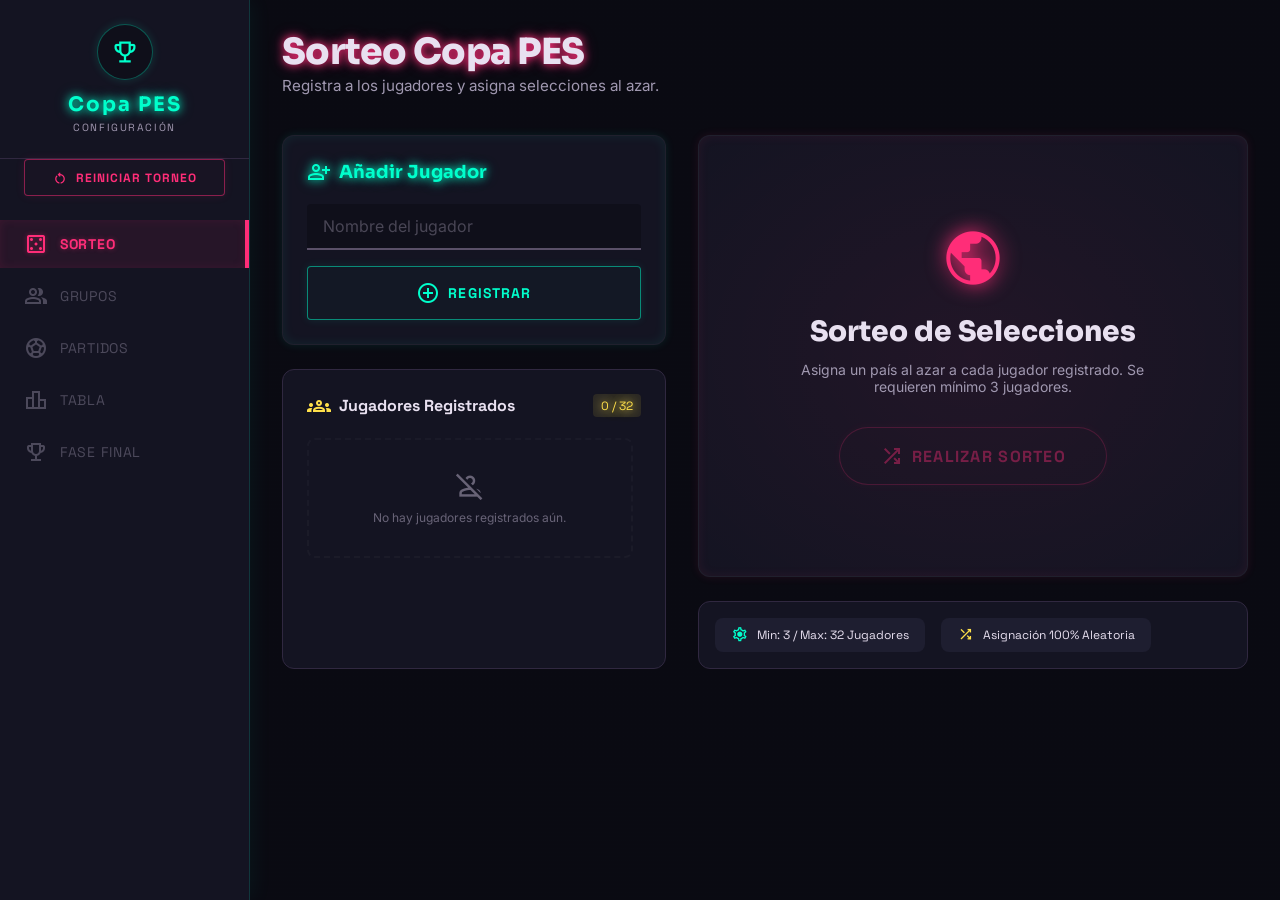
==== fase-de-grupos.html @ ea128502 "Comienzo de Copa Pes" ====
<!DOCTYPE html>
<html class="dark" lang="es">
<head>
    <meta charset="utf-8">
    <meta content="width=device-width, initial-scale=1.0" name="viewport">
    <title>Copa PES - Fase de Grupos</title>
    <!-- Google Fonts & Material Symbols -->
    <link href="https://fonts.googleapis.com/css2?family=Sora:wght@400;600;700;800&family=Inter:wght@400;500;600&family=Space+Grotesk:wght@400;500;700&display=swap" rel="stylesheet">
    <link href="https://fonts.googleapis.com/css2?family=Material+Symbols+Outlined:wght,FILL@100..700,0..1&display=swap" rel="stylesheet">
    <!-- Custom Pure CSS -->
    <link rel="stylesheet" href="css/style.css">
</head>
<body>
    <!-- TopNavBar (Mobile Only) -->
    <nav class="mobile-header">
        <div class="neon-text-primary" style="font-family: var(--font-headline); font-weight: 900; font-size: 1.5rem; font-style: italic; letter-spacing: -0.05em;">Copa PES</div>
        <div>
            <button onclick="resetTournament()" class="btn btn-xs btn-primary">
                <span class="material-symbols-outlined" style="font-size: 1.25rem;">restart_alt</span>
            </button>
        </div>
    </nav>
    
    <!-- Mobile Top Nav Links (Scrollable) -->
    <div class="mobile-nav-scroll">
        <a class="mobile-nav-link" href="index.html">Sorteo</a>
        <a class="mobile-nav-link active" href="fase-de-grupos.html">Grupos</a>
        <a class="mobile-nav-link" href="partidos.html">Partidos</a>
        <a class="mobile-nav-link" href="tabla.html">Tabla</a>
        <a class="mobile-nav-link" href="fase-final.html">Fase Final</a>
    </div>

    <div class="app-container">
        <!-- SideNavBar (Desktop Only) -->
        <aside class="desktop-sidebar">
            <div class="sidebar-header">
                <div class="sidebar-logo-icon">
                    <span class="material-symbols-outlined text-secondary" style="font-size: 1.75rem;">emoji_events</span>
                </div>
                <div class="text-center">
                    <h1 class="neon-text-secondary" style="font-size: 1.25rem; letter-spacing: 0.1em;">Copa PES</h1>
                    <p class="font-label uppercase tracking-widest" style="font-size: 0.65rem; color: var(--on-surface-variant); margin-top: 0.25rem;">Fase de Grupos</p>
                </div>
            </div>
            
            <div style="padding: 0 1.5rem;">
                <button onclick="resetTournament()" class="btn btn-primary w-full" style="padding: 0.6rem; font-size: 0.75rem;">
                    <span class="material-symbols-outlined" style="font-size: 1rem;">restart_alt</span>
                    Reiniciar Torneo
                </button>
            </div>
            
            <nav class="sidebar-nav" id="navLinks">
                <a class="sidebar-nav-link" href="index.html">
                    <span class="material-symbols-outlined">casino</span>
                    <span>Sorteo</span>
                </a>
                <a class="sidebar-nav-link active" href="fase-de-grupos.html">
                    <span class="material-symbols-outlined" style="font-variation-settings: 'FILL' 1;">group</span>
                    <span>Grupos</span>
                </a>
                <a class="sidebar-nav-link" href="partidos.html">
                    <span class="material-symbols-outlined">sports_soccer</span>
                    <span>Partidos</span>
                </a>
                <a class="sidebar-nav-link" href="tabla.html">
                    <span class="material-symbols-outlined">leaderboard</span>
                    <span>Tabla</span>
                </a>
                <a class="sidebar-nav-link" href="fase-final.html">
                    <span class="material-symbols-outlined">emoji_events</span>
                    <span>Fase Final</span>
                </a>
            </nav>
        </aside>

        <!-- Main Content Area -->
        <main class="main-content">
            <!-- Page Header -->
            <header class="page-header">
                <div>
                    <h2 class="page-title text-on-surface uppercase tracking-tighter" style="font-size: 2.25rem;">Fase de <span class="neon-text-secondary">Grupos</span></h2>
                    <p class="page-subtitle">El sorteo ha concluido. Conoce los grupos asignados y prepárate para los partidos.</p>
                </div>
                <div class="status-pill active" style="align-self: flex-start;">
                    <div class="indicator-dot"></div>
                    <span id="statusText">Fase Activa</span>
                </div>
            </header>

            <!-- Bento Grid for Groups -->
            <div class="grid-container" id="groupsGrid" style="display: grid; grid-template-columns: repeat(auto-fit, minmax(320px, 1fr)); gap: 1.5rem;">
                <!-- Dynamically generated groups will be injected here -->
            </div>

            <!-- Footer -->
            <footer style="margin-top: auto; padding: 2rem 0; border-top: 1px solid var(--outline-variant); text-align: center;">
                <div class="text-xs font-label text-tertiary">
                    © 2026 NEON TOKYO SPORTS SYSTEM
                </div>
            </footer>
        </main>
    </div>

    <script src="js/app.js"></script>
    <script>
        document.addEventListener('DOMContentLoaded', () => {
            checkPhaseRedirect();
            renderGroups();
        });

        function renderGroups() {
            const state = loadState();
            const grid = document.getElementById('groupsGrid');
            grid.innerHTML = '';

            if (!state.groups || state.groups.length === 0) {
                grid.innerHTML = `
                    <div style="grid-column: 1 / -1; height: 250px; display: flex; flex-direction: column; align-items: center; justify-content: center; color: var(--on-surface-variant); opacity: 0.6; border: 2px dashed rgba(255,255,255,0.05); border-radius: 0.75rem; background: var(--surface-container-low);">
                        <span class="material-symbols-outlined" style="font-size: 3rem; margin-bottom: 0.75rem;">grid_off</span>
                        <p style="font-size: 1.1rem; font-weight: 700; font-family: var(--font-headline);">No se han generado grupos.</p>
                        <p class="text-xs mt-1" style="margin-top: 0.25rem;">Regresa a la pestaña de Sorteo para iniciar el torneo.</p>
                    </div>
                `;
                return;
            }

            // Alternating accents
            const colorAccents = [
                { textClass: 'neon-text-primary', borderClass: 'neon-border-primary', bgGlow: 'rgba(255,45,120,0.04)', icon: 'swords', iconColor: 'rgba(255,45,120,0.3)', headingColor: 'var(--primary)' },
                { textClass: 'neon-text-secondary', borderClass: 'neon-border-secondary', bgGlow: 'rgba(0,255,204,0.04)', icon: 'shield', iconColor: 'rgba(0,255,204,0.3)', headingColor: 'var(--secondary)' },
                { textClass: 'neon-text-tertiary', borderClass: 'neon-border-tertiary', bgGlow: 'rgba(255,224,74,0.04)', icon: 'bolt', iconColor: 'rgba(255,224,74,0.3)', headingColor: 'var(--tertiary)' }
            ];

            state.groups.forEach((group, index) => {
                const accent = colorAccents[index % colorAccents.length];
                
                const playedCount = group.matches.filter(m => m.played).length;
                const totalCount = group.matches.length;
                const progressText = `Progreso: ${playedCount} / ${totalCount} Partidos`;

                let teamsHTML = '';
                group.teams.forEach(t => {
                    teamsHTML += `
                        <div style="display: flex; align-items: center; justify-content: space-between; padding: 0.75rem 1rem; background-color: rgba(30, 30, 48, 0.4); border-radius: 0.5rem; border: 1px solid rgba(255,255,255,0.02); transition: all 0.25s ease;" onmouseover="this.style.backgroundColor='rgba(30,30,48,0.7)'" onmouseout="this.style.backgroundColor='rgba(30,30,48,0.4)'">
                            <div style="display: flex; align-items: center; gap: 0.75rem;">
                                <img src="https://flagcdn.com/w40/${t.code}.png" class="flag-img" style="width: 1.5rem; height: 1rem; border: 1px solid rgba(255,255,255,0.08);">
                                <div style="display: flex; flex-direction: column;">
                                    <span style="font-family: var(--font-headline); font-weight: 700; color: var(--on-surface); font-size: 0.9rem;">${t.name}</span>
                                    <span class="font-label" style="font-size: 0.6rem; color: var(--on-surface-variant); letter-spacing: 0.05em; text-transform: uppercase; margin-top: -0.1rem;">Selección</span>
                                </div>
                            </div>
                            <div style="display: flex; align-items: center;">
                                <div style="text-align: right;">
                                    <span class="font-headline font-bold text-xs" style="color: ${accent.headingColor}; text-shadow: 0 0 5px ${accent.headingColor}50;">${t.playerName}</span>
                                    <span class="block font-label" style="font-size: 0.55rem; color: var(--on-surface-variant); text-transform: uppercase; letter-spacing: 0.1em; margin-top: -0.1rem;">Jugador</span>
                                </div>
                            </div>
                        </div>
                    `;
                });

                const groupCard = document.createElement('article');
                groupCard.className = `card low ${accent.borderClass}`;
                groupCard.style.padding = '0'; // Custom card styling override for header grid look
                groupCard.innerHTML = `
                    <!-- Card Header -->
                    <div style="padding: 1.5rem; border-bottom: 1px solid rgba(255,255,255,0.05); display: flex; justify-content: space-between; align-items: center; background: linear-gradient(to right, ${accent.bgGlow}, transparent);">
                        <div>
                            <h3 class="font-headline ${accent.textClass}" style="font-size: 1.75rem; font-weight: 900; letter-spacing: 0.05em; text-transform: uppercase;">${group.name}</h3>
                            <p class="font-label uppercase text-on-surface-variant tracking-wider" style="font-size: 0.65rem; margin-top: 0.2rem;">${progressText}</p>
                        </div>
                        <span class="material-symbols-outlined text-4xl" style="color: ${accent.iconColor}; font-size: 2.25rem;">${accent.icon}</span>
                    </div>

                    <!-- Team Rows -->
                    <div style="padding: 1.5rem; display: flex; flex-direction: column; gap: 0.75rem; position: relative; z-index: 10;">
                        ${teamsHTML}
                    </div>
                `;

                grid.appendChild(groupCard);
            });
        }
    </script>
</body>
</html>
---- css/style.css ----
/* Copa PES - Unified Style Sheet */
/* Cyberpunk / Neon Theme - Pure CSS */

@import url('https://fonts.googleapis.com/css2?family=Sora:wght@400;600;700;800&family=Inter:wght@400;500;600&family=Space+Grotesk:wght@400;500;700&display=swap');
@import url('https://fonts.googleapis.com/css2?family=Material+Symbols+Outlined:wght,FILL@100..700,0..1&display=swap');

:root {
  --background: #0a0a12;
  --surface: #0f0f1a;
  --surface-container: #141422;
  --surface-container-high: #1e1e30;
  --surface-container-low: #111118;
  --surface-container-lowest: #0a0a12;
  --surface-dim: #0f0f1a;
  --surface-variant: #1e1e30;
  --surface-bright: #1a1a2e;
  
  --primary: #ff2d78;        /* Magenta Neon */
  --primary-container: #b3004e;
  --secondary: #00ffcc;      /* Cyan Neon */
  --secondary-container: #004d3d;
  --tertiary: #ffe04a;       /* Amarillo Neon */
  
  --outline: #5a5068;
  --outline-variant: #302840;
  
  --on-background: #e8e0f0;
  --on-surface: #e8e0f0;
  --on-surface-variant: #a098b0;
  --error: #ff4444;
  --error-bg: #3d0f0f;
  
  --font-headline: 'Sora', sans-serif;
  --font-body: 'Inter', sans-serif;
  --font-label: 'Space Grotesk', sans-serif;

  --sidebar-width: 250px;
}

/* Base resets */
* {
  box-sizing: border-box;
  margin: 0;
  padding: 0;
}

body {
  background-color: var(--background);
  color: var(--on-background);
  font-family: var(--font-body);
  min-height: 100vh;
  display: flex;
  flex-direction: column;
  overflow-x: hidden;
  position: relative;
  -webkit-font-smoothing: antialiased;
  background-image: 
    linear-gradient(rgba(10, 10, 18, 0.96), rgba(10, 10, 18, 0.96)),
    repeating-linear-gradient(0deg, transparent, transparent 2px, rgba(0, 255, 204, 0.02) 2px, rgba(0, 255, 204, 0.02) 4px);
  background-size: 100% 100%, 100% 4px;
}

/* Typography helper classes */
h1, h2, h3, h4, h5, h6 {
  font-family: var(--font-headline);
  font-weight: 700;
}

.font-label {
  font-family: var(--font-label);
}

.uppercase {
  text-transform: uppercase;
}

.tracking-widest {
  letter-spacing: 0.15em;
}

.tracking-wider {
  letter-spacing: 0.08em;
}

/* Neon Glows */
.neon-text-primary {
  color: var(--primary);
  text-shadow: 0 0 8px var(--primary), 0 0 15px rgba(255, 45, 120, 0.4);
}

.neon-text-secondary {
  color: var(--secondary);
  text-shadow: 0 0 8px var(--secondary), 0 0 15px rgba(0, 255, 204, 0.4);
}

.neon-text-tertiary {
  color: var(--tertiary);
  text-shadow: 0 0 8px var(--tertiary), 0 0 15px rgba(255, 224, 74, 0.4);
}

.neon-border-primary {
  border: 1px solid rgba(255, 45, 120, 0.4);
  box-shadow: inset 0 0 12px rgba(255, 45, 120, 0.08), 0 0 10px rgba(255, 45, 120, 0.1);
}

.neon-border-secondary {
  border: 1px solid rgba(0, 255, 204, 0.4);
  box-shadow: inset 0 0 12px rgba(0, 255, 204, 0.08), 0 0 10px rgba(0, 255, 204, 0.1);
}

.neon-border-tertiary {
  border: 1px solid rgba(255, 224, 74, 0.4);
  box-shadow: inset 0 0 12px rgba(255, 224, 74, 0.08), 0 0 10px rgba(255, 224, 74, 0.1);
}

/* Layout structural system */
.app-container {
  display: flex;
  flex: 1;
  width: 100%;
  position: relative;
}

/* Desktop Sidebar */
.desktop-sidebar {
  width: var(--sidebar-width);
  height: 100vh;
  position: fixed;
  left: 0;
  top: 0;
  z-index: 40;
  background-color: var(--surface-container);
  border-right: 1px solid rgba(0, 255, 204, 0.15);
  box-shadow: 4px 0 20px rgba(0, 255, 204, 0.05);
  display: flex;
  flex-direction: column;
}

.sidebar-header {
  padding: 1.5rem;
  border-bottom: 1px solid var(--outline-variant);
  display: flex;
  flex-direction: column;
  align-items: center;
  gap: 0.75rem;
}

.sidebar-logo-icon {
  width: 3.5rem;
  height: 3.5rem;
  border-radius: 50%;
  background-color: var(--surface-dim);
  display: flex;
  align-items: center;
  justify-content: center;
  border: 1px solid rgba(0, 255, 204, 0.3);
  box-shadow: 0 0 10px rgba(0, 255, 204, 0.15);
}

.sidebar-logo-icon.primary {
  border-color: rgba(255, 45, 120, 0.3);
  box-shadow: 0 0 10px rgba(255, 45, 120, 0.15);
}

.sidebar-nav {
  display: flex;
  flex-direction: column;
  gap: 0.25rem;
  padding: 1.5rem 0;
  flex: 1;
  overflow-y: auto;
}

.sidebar-nav-link {
  display: flex;
  align-items: center;
  gap: 0.75rem;
  padding: 0.75rem 1.5rem;
  color: var(--on-surface-variant);
  font-family: var(--font-label);
  font-size: 0.875rem;
  text-transform: uppercase;
  text-decoration: none;
  transition: all 0.25s ease;
  letter-spacing: 0.05em;
}

.sidebar-nav-link:hover {
  background-color: rgba(0, 255, 204, 0.04);
  color: var(--secondary);
  padding-left: 1.75rem;
}

.sidebar-nav-link.active {
  background-color: rgba(0, 255, 204, 0.08);
  color: var(--secondary);
  border-right: 4px solid var(--secondary);
  box-shadow: inset 0 0 10px rgba(0, 255, 204, 0.1);
  font-weight: 700;
  text-shadow: 0 0 5px rgba(0, 255, 204, 0.4);
}

.sidebar-nav-link.active-primary {
  background-color: rgba(255, 45, 120, 0.08);
  color: var(--primary);
  border-right: 4px solid var(--primary);
  box-shadow: inset 0 0 10px rgba(255, 45, 120, 0.1);
  font-weight: 700;
  text-shadow: 0 0 5px rgba(255, 45, 120, 0.4);
}

.sidebar-footer {
  padding: 1.5rem;
  border-top: 1px solid var(--outline-variant);
}

/* Mobile Header / Navigation */
.mobile-header {
  display: none;
  justify-content: space-between;
  align-items: center;
  padding: 1rem 1.5rem;
  background-color: rgba(10, 10, 18, 0.9);
  backdrop-filter: blur(10px);
  border-bottom: 1px solid rgba(255, 45, 120, 0.2);
  box-shadow: 0 0 15px rgba(255, 45, 120, 0.15);
  position: sticky;
  top: 0;
  z-index: 50;
}

.mobile-nav-scroll {
  display: none;
  overflow-x: auto;
  white-space: nowrap;
  background-color: var(--surface-container);
  border-bottom: 1px solid rgba(255, 255, 255, 0.05);
  padding: 0.5rem 1rem;
  gap: 1.5rem;
  position: sticky;
  top: 57px; /* Heights of mobile header */
  z-index: 45;
}

.mobile-nav-link {
  display: inline-block;
  color: var(--on-surface-variant);
  font-family: var(--font-label);
  font-size: 0.75rem;
  text-transform: uppercase;
  text-decoration: none;
  padding: 0.25rem 0.5rem;
  letter-spacing: 0.08em;
  font-weight: 500;
}

.mobile-nav-link.active {
  color: var(--primary);
  border-bottom: 2px solid var(--primary);
  font-weight: 700;
  text-shadow: 0 0 5px rgba(255, 45, 120, 0.5);
}

/* Main Content Area */
.main-content {
  flex: 1;
  margin-left: var(--sidebar-width);
  padding: 2rem;
  overflow-y: auto;
  height: 100vh;
  position: relative;
  z-index: 10;
  display: flex;
  flex-direction: column;
}

.page-header {
  margin-bottom: 2.5rem;
  display: flex;
  justify-content: justify;
  align-items: flex-end;
  justify-content: space-between;
  gap: 1rem;
  flex-wrap: wrap;
}

.page-title {
  font-size: 2.25rem;
  font-weight: 800;
  letter-spacing: -0.02em;
  line-height: 1.1;
  color: var(--on-background);
}

.page-subtitle {
  color: var(--on-surface-variant);
  font-size: 0.95rem;
  margin-top: 0.25rem;
}

/* Custom Scrollbar Styles */
.custom-scrollbar::-webkit-scrollbar,
.main-content::-webkit-scrollbar,
.sidebar-nav::-webkit-scrollbar,
.mobile-nav-scroll::-webkit-scrollbar {
  width: 6px;
  height: 6px;
}

.custom-scrollbar::-webkit-scrollbar-track,
.main-content::-webkit-scrollbar-track,
.sidebar-nav::-webkit-scrollbar-track,
.mobile-nav-scroll::-webkit-scrollbar-track {
  background: rgba(30, 30, 48, 0.3);
  border-radius: 4px;
}

.custom-scrollbar::-webkit-scrollbar-thumb,
.main-content::-webkit-scrollbar-thumb,
.sidebar-nav::-webkit-scrollbar-thumb,
.mobile-nav-scroll::-webkit-scrollbar-thumb {
  background: rgba(90, 80, 104, 0.7);
  border-radius: 4px;
}

.custom-scrollbar::-webkit-scrollbar-thumb:hover,
.main-content::-webkit-scrollbar-thumb:hover,
.sidebar-nav::-webkit-scrollbar-thumb:hover,
.mobile-nav-scroll::-webkit-scrollbar-thumb:hover {
  background: var(--secondary);
}

/* Card components */
.card {
  background-color: var(--surface-container);
  border-radius: 0.75rem;
  padding: 1.5rem;
  border: 1px solid rgba(255, 255, 255, 0.05);
  position: relative;
  overflow: hidden;
  transition: all 0.3s cubic-bezier(0.16, 1, 0.3, 1);
}

.card.low {
  background-color: var(--surface-container-low);
}

.card.high {
  background-color: var(--surface-container-high);
}

.card-title {
  font-size: 1.125rem;
  font-weight: 700;
  margin-bottom: 1.25rem;
  display: flex;
  align-items: center;
  gap: 0.5rem;
}

/* Button Stylings */
.btn {
  display: inline-flex;
  align-items: center;
  justify-content: center;
  gap: 0.5rem;
  font-family: var(--font-label);
  font-size: 0.875rem;
  font-weight: 700;
  text-transform: uppercase;
  letter-spacing: 0.08em;
  padding: 0.875rem 1.75rem;
  border-radius: 0.25rem;
  cursor: pointer;
  transition: all 0.25s ease;
  user-select: none;
  background: transparent;
  border: 1px solid transparent;
  outline: none;
}

.btn:active {
  transform: scale(0.96);
}

.btn-primary {
  border-color: rgba(255, 45, 120, 0.5);
  color: var(--primary);
  background-color: rgba(255, 45, 120, 0.02);
  box-shadow: 0 0 10px rgba(255, 45, 120, 0.1);
}

.btn-primary:hover:not(:disabled) {
  background-color: rgba(255, 45, 120, 0.1);
  box-shadow: 0 0 16px rgba(255, 45, 120, 0.4);
  border-color: var(--primary);
}

.btn-secondary {
  border-color: rgba(0, 255, 204, 0.5);
  color: var(--secondary);
  background-color: rgba(0, 255, 204, 0.02);
  box-shadow: 0 0 10px rgba(0, 255, 204, 0.1);
}

.btn-secondary:hover:not(:disabled) {
  background-color: rgba(0, 255, 204, 0.1);
  box-shadow: 0 0 16px rgba(0, 255, 204, 0.4);
  border-color: var(--secondary);
}

.btn:disabled {
  opacity: 0.4;
  cursor: not-allowed;
}

.btn-pill {
  border-radius: 9999px;
  padding: 1rem 2.5rem;
  font-size: 1rem;
}

.btn-xs {
  padding: 0.4rem 0.8rem;
  font-size: 0.75rem;
}

/* Inputs and Forms */
.form-group {
  display: flex;
  flex-direction: column;
  gap: 0.5rem;
}

.cyber-input {
  width: 100%;
  background-color: var(--surface-dim);
  border: none;
  border-bottom: 2px solid var(--outline);
  color: var(--on-surface);
  font-family: var(--font-body);
  font-size: 1rem;
  padding: 0.75rem 1rem;
  border-radius: 0.25rem 0.25rem 0 0;
  transition: all 0.3s ease;
  outline: none;
}

.cyber-input::placeholder {
  color: rgba(160, 152, 176, 0.4);
}

.cyber-input:focus {
  border-bottom-color: var(--primary);
  box-shadow: 0 4px 12px rgba(255, 45, 120, 0.15);
  background-color: var(--surface-container-high);
}

.cyber-input.neon-text-secondary {
  color: var(--secondary);
}

.input-error {
  color: var(--error);
  font-size: 0.75rem;
  margin-top: 0.25rem;
}

/* Grid systems */
.grid-container {
  display: grid;
  grid-template-columns: 1fr;
  gap: 2rem;
}

@media (min-width: 1200px) {
  .grid-container.cols-12 {
    grid-template-columns: repeat(12, 1fr);
  }
  
  .col-span-5 {
    grid-column: span 5;
  }
  
  .col-span-7 {
    grid-column: span 7;
  }

  .grid-container.cols-3 {
    grid-template-columns: repeat(3, 1fr);
  }
  
  .col-span-2 {
    grid-column: span 2;
  }
}

@media (min-width: 768px) and (max-width: 1199px) {
  .grid-container.cols-3 {
    grid-template-columns: repeat(2, 1fr);
  }
}

/* Table styles */
.table-wrapper {
  overflow-x: auto;
  width: 100%;
}

.data-table {
  width: 100%;
  border-collapse: collapse;
  text-align: left;
  min-width: 800px;
}

.data-table th {
  background-color: var(--surface-container-high);
  border-bottom: 1px solid rgba(255, 255, 255, 0.05);
  padding: 1rem;
  font-family: var(--font-label);
  font-size: 0.75rem;
  text-transform: uppercase;
  letter-spacing: 0.1em;
  color: var(--on-surface-variant);
  font-weight: 700;
}

.data-table td {
  padding: 1rem;
  border-bottom: 1px solid rgba(255, 255, 255, 0.03);
  vertical-align: middle;
}

.data-table tr {
  transition: all 0.2s ease;
}

.data-table tr.table-row-hover:hover {
  background-color: rgba(255, 45, 120, 0.03);
}

.data-table tr.qualifier-row {
  background-color: rgba(0, 255, 204, 0.02);
}

.data-table tr.qualifier-row:hover {
  background-color: rgba(0, 255, 204, 0.04);
}

/* Match layout list */
.match-list {
  display: flex;
  flex-direction: column;
  gap: 0.75rem;
}

.match-item {
  background-color: var(--surface);
  padding: 1rem;
  border-radius: 0.375rem;
  border-left: 2px solid var(--outline);
  display: flex;
  align-items: center;
  justify-content: space-between;
  cursor: pointer;
  transition: all 0.2s ease;
}

.match-item:hover {
  border-left-color: var(--secondary);
  background-color: rgba(30, 30, 48, 0.5);
}

.match-item.selected {
  border-left-color: var(--primary);
  background-color: rgba(255, 45, 120, 0.04);
  box-shadow: 0 0 15px rgba(255, 45, 120, 0.05);
}

.match-teams-info {
  display: flex;
  align-items: center;
  flex: 1;
  gap: 1rem;
}

.match-team-slot {
  display: flex;
  align-items: center;
  width: 40%;
  gap: 0.5rem;
}

.match-team-slot.home {
  justify-content: flex-end;
  text-align: right;
}

.match-team-slot.away {
  justify-content: flex-start;
  text-align: left;
}

.match-team-name {
  font-family: var(--font-headline);
  font-weight: 700;
  font-size: 0.875rem;
  overflow: hidden;
  text-overflow: ellipsis;
  white-space: nowrap;
}

.match-score-badge {
  background-color: var(--surface-dim);
  border: 1px solid rgba(255, 255, 255, 0.05);
  border-radius: 0.25rem;
  padding: 0.25rem 0.75rem;
  font-family: var(--font-headline);
  font-weight: 800;
  font-size: 1rem;
  min-width: 3.5rem;
  text-align: center;
}

.match-score-badge.played {
  color: var(--secondary);
  text-shadow: 0 0 5px rgba(0, 255, 204, 0.5);
}

/* Modals */
.modal-overlay {
  position: fixed;
  inset: 0;
  z-index: 100;
  background-color: rgba(10, 10, 18, 0.85);
  backdrop-filter: blur(8px);
  display: flex;
  align-items: center;
  justify-content: center;
  padding: 1.5rem;
}

.modal-content {
  background: rgba(20, 20, 34, 0.8);
  border: 1px solid rgba(0, 255, 204, 0.3);
  box-shadow: 0 8px 32px 0 rgba(0, 0, 0, 0.6);
  border-radius: 0.75rem;
  padding: 2rem;
  width: 100%;
  max-width: 500px;
  position: relative;
  overflow: hidden;
}

/* Bracket tree layouts styles */
.bracket-scroll-wrapper {
  width: 100%;
  overflow-x: auto;
  position: relative;
  padding: 2rem 0;
  flex: 1;
}

.bracket-container {
  display: flex;
  justify-content: space-between;
  align-items: center;
  width: 100%;
  min-width: 900px;
  position: relative;
  min-height: 520px;
}

.bracket-col {
  display: flex;
  flex-direction: column;
  justify-content: space-around;
  height: 100%;
  width: 250px;
  z-index: 10;
  gap: 2rem;
}

/* Flag style helpers */
.flag-img {
  width: 1.5rem;
  height: 1rem;
  object-fit: cover;
  border-radius: 2px;
  border: 1px solid rgba(255, 255, 255, 0.1);
  box-shadow: 0 1px 3px rgba(0, 0, 0, 0.2);
}

.flag-img-lg {
  width: 2rem;
  height: 1.3rem;
}

/* Status Pill Indicators */
.status-pill {
  display: inline-flex;
  align-items: center;
  gap: 0.375rem;
  background-color: var(--surface-container-high);
  padding: 0.35rem 0.875rem;
  border-radius: 9999px;
  border: 1px solid var(--outline-variant);
  font-family: var(--font-label);
  font-size: 0.75rem;
  text-transform: uppercase;
  letter-spacing: 0.05em;
  font-weight: 700;
}

.status-pill .indicator-dot {
  width: 0.5rem;
  height: 0.5rem;
  border-radius: 50%;
  background-color: var(--outline);
}

.status-pill.active .indicator-dot {
  background-color: var(--secondary);
  box-shadow: 0 0 8px var(--secondary);
  animation: pulse-dot 2s infinite;
}

.status-pill.primary .indicator-dot {
  background-color: var(--primary);
  box-shadow: 0 0 8px var(--primary);
  animation: pulse-dot-primary 2s infinite;
}

@keyframes pulse-dot {
  0% { transform: scale(0.9); opacity: 0.8; }
  50% { transform: scale(1.15); opacity: 1; }
  100% { transform: scale(0.9); opacity: 0.8; }
}

@keyframes pulse-dot-primary {
  0% { transform: scale(0.9); opacity: 0.8; }
  50% { transform: scale(1.15); opacity: 1; }
  100% { transform: scale(0.9); opacity: 0.8; }
}

/* Standings bar charts */
.dg-bar-container {
  display: flex;
  align-items: center;
  justify-content: center;
  gap: 2px;
  width: 100%;
  height: 1rem;
}

.dg-bar-left, .dg-bar-right {
  flex: 1;
  height: 100%;
  display: flex;
  align-items: center;
}

.dg-bar-left {
  justify-content: flex-end;
}

.dg-bar-right {
  justify-content: flex-start;
}

.dg-bar-divider {
  width: 2px;
  height: 100%;
  background-color: var(--outline);
}

.dg-bar-fill-neg {
  height: 6px;
  background-color: var(--primary);
  border-radius: 3px 0 0 3px;
  box-shadow: 0 0 6px var(--primary);
}

.dg-bar-fill-pos {
  height: 6px;
  background-color: var(--secondary);
  border-radius: 0 3px 3px 0;
  box-shadow: 0 0 6px var(--secondary);
}

/* Giant Screen presentation screen (vista-de-partido) */
.giant-screen-body {
  height: 100vh;
  overflow: hidden;
  position: relative;
  display: flex;
  flex-direction: column;
}

.giant-screen-bg {
  position: absolute;
  inset: 0;
  z-index: 0;
  background-size: cover;
  background-position: center;
  opacity: 0.25;
}

.giant-screen-header {
  position: absolute;
  top: 0;
  left: 0;
  width: 100%;
  z-index: 20;
  display: flex;
  justify-content: space-between;
  align-items: center;
  padding: 2rem;
}

.giant-screen-main {
  flex: 1;
  display: flex;
  flex-direction: column;
  justify-content: center;
  align-items: center;
  position: relative;
  z-index: 10;
  width: 100%;
  height: 100%;
  padding: 2rem;
}

.giant-live-badge {
  display: flex;
  align-items: center;
  gap: 0.75rem;
  padding: 0.75rem 2rem;
  border-radius: 9999px;
  background-color: rgba(20, 20, 34, 0.7);
  border: 1px solid rgba(255, 45, 120, 0.4);
  box-shadow: 0 0 25px rgba(255, 45, 120, 0.15);
  margin-bottom: 2rem;
}

.giant-layout-row {
  display: flex;
  width: 100%;
  max-width: 1400px;
  justify-content: space-between;
  align-items: center;
  gap: 4rem;
}

.giant-team-card {
  flex: 1;
  display: flex;
  flex-direction: column;
  align-items: center;
  max-width: 450px;
}

.giant-flag-frame {
  position: relative;
  width: 100%;
  aspect-ratio: 4/3;
  border-radius: 0.75rem;
  overflow: hidden;
  margin-bottom: 1.5rem;
  transition: transform 0.5s ease;
  max-height: 280px;
}

.giant-flag-frame:hover {
  transform: scale(1.03);
}

.giant-flag-frame.primary {
  border: 2px solid rgba(255, 45, 120, 0.3);
  box-shadow: inset 0 0 20px rgba(255, 45, 120, 0.2), 0 0 30px rgba(255, 45, 120, 0.15);
}

.giant-flag-frame.secondary {
  border: 2px solid rgba(0, 255, 204, 0.3);
  box-shadow: inset 0 0 20px rgba(0, 255, 204, 0.2), 0 0 30px rgba(0, 255, 204, 0.15);
}

.giant-flag-img {
  width: 100%;
  height: 100%;
  object-fit: cover;
  opacity: 0.8;
}

.giant-flag-overlay {
  position: absolute;
  inset: 0;
  background: linear-gradient(to top, rgba(10,10,18,0.9) 0%, rgba(10,10,18,0.3) 60%, transparent 100%);
  display: flex;
  align-items: flex-end;
  justify-content: center;
  padding-bottom: 1.5rem;
}

.giant-flag-title {
  font-size: 3rem;
  font-weight: 900;
  letter-spacing: 0.1em;
}

.giant-player-box {
  padding: 1.25rem 2rem;
  border-radius: 0.75rem;
  width: 100%;
  text-align: center;
  position: relative;
}

.giant-player-box.left {
  border-left: 4px solid var(--secondary);
}

.giant-player-box.right {
  border-right: 4px solid var(--primary);
}

.giant-score-center {
  display: flex;
  flex-direction: column;
  align-items: center;
  justify-content: center;
  min-width: 320px;
}

.giant-score-numbers {
  font-family: var(--font-headline);
  font-weight: 800;
  font-size: 10rem;
  line-height: 0.9;
  display: flex;
  align-items: center;
  gap: 1.5rem;
  background: linear-gradient(to bottom, #ffffff, #a098b0);
  -webkit-background-clip: text;
  background-clip: text;
  -webkit-text-fill-color: transparent;
  filter: drop-shadow(0 0 15px rgba(255, 255, 255, 0.3));
}

.giant-score-dash {
  font-size: 5rem;
  font-weight: 300;
  color: var(--outline);
  -webkit-text-fill-color: var(--outline);
}

/* Animations */
@keyframes fadeIn {
  from { opacity: 0; transform: translateY(8px); }
  to { opacity: 1; transform: translateY(0); }
}

.animate-fade-in {
  animation: fadeIn 0.4s ease-out forwards;
}

/* Sorteo logic animations classes */
.sorteo-cycling {
  animation: blink 0.15s infinite;
}

@keyframes blink {
  0% { opacity: 0.7; }
  50% { opacity: 1; }
  100% { opacity: 0.7; }
}

/* Tab buttons layout */
.tab-group {
  display: flex;
  gap: 0.5rem;
  flex-wrap: wrap;
}

.tab-btn {
  padding: 0.5rem 1rem;
  font-family: var(--font-label);
  font-size: 0.75rem;
  text-transform: uppercase;
  border-radius: 0.25rem;
  border: 1px solid var(--outline);
  background-color: var(--surface-container);
  color: var(--on-surface-variant);
  cursor: pointer;
  transition: all 0.2s ease;
}

.tab-btn:hover {
  color: var(--on-surface);
  border-color: var(--on-surface-variant);
}

.tab-btn.active {
  background-color: rgba(0, 255, 204, 0.1);
  border-color: var(--secondary);
  color: var(--secondary);
  font-weight: 700;
  box-shadow: 0 0 8px rgba(0, 255, 204, 0.2);
}

/* Responsive Media Queries */
@media (max-width: 1023px) {
  .desktop-sidebar {
    display: none;
  }
  
  .mobile-header, .mobile-nav-scroll {
    display: flex;
  }
  
  .main-content {
    margin-left: 0;
    padding: 1.5rem;
    height: auto;
    overflow-y: visible;
  }
  
  .page-header {
    margin-bottom: 1.5rem;
  }

  .giant-layout-row {
    flex-direction: column;
    gap: 2rem;
  }

  .giant-score-numbers {
    font-size: 6rem;
  }
  
  .giant-score-center {
    order: -1;
    margin-bottom: 1rem;
    min-width: auto;
  }

  .giant-team-card {
    max-width: 100%;
    width: 100%;
  }
}

/* Utility Helpers & Layout Engine */
.hidden { display: none !important; }
.text-center { text-align: center !important; }
.flex-1 { flex: 1 !important; }
.align-center { align-items: center !important; }
.font-bold { font-weight: 700 !important; }
.text-error { color: var(--error) !important; }

/* Display & Flexbox Utilities */
.flex { display: flex !important; }
.flex-col { flex-direction: column !important; }
.flex-row { flex-direction: row !important; }
.items-center { align-items: center !important; }
.items-start { align-items: flex-start !important; }
.items-end { align-items: flex-end !important; }
.justify-center { justify-content: center !important; }
.justify-between { justify-content: space-between !important; }
.justify-around { justify-content: space-around !important; }
.justify-start { justify-content: flex-start !important; }
.justify-end { justify-content: flex-end !important; }

/* Position Utilities */
.relative { position: relative !important; }
.absolute { position: absolute !important; }
.inset-0 { top: 0 !important; right: 0 !important; bottom: 0 !important; left: 0 !important; }
.pointer-events-none { pointer-events: none !important; }
.overflow-hidden { overflow: hidden !important; }
.overflow-x-auto { overflow-x: auto !important; }
.overflow-y-auto { overflow-y: auto !important; }

/* Size Utilities */
.w-full { width: 100% !important; }
.h-full { height: 100% !important; }
.h-screen { height: 100vh !important; }
.min-h-screen { min-height: 100vh !important; }

/* Font Style Utilities */
.uppercase { text-transform: uppercase !important; }
.italic { font-style: italic !important; }
.text-xs { font-size: 0.75rem !important; }
.text-sm { font-size: 0.875rem !important; }
.text-base { font-size: 1rem !important; }
.text-lg { font-size: 1.125rem !important; }
.text-xl { font-size: 1.25rem !important; }
.text-2xl { font-size: 1.5rem !important; }
.text-3xl { font-size: 1.875rem !important; }
.text-4xl { font-size: 2.25rem !important; }
.text-5xl { font-size: 3rem !important; }
.text-6xl { font-size: 3.75rem !important; }
.text-7xl { font-size: 4.5rem !important; }
.font-black { font-weight: 900 !important; }

/* Color Utilities */
.text-primary { color: var(--primary) !important; }
.text-secondary { color: var(--secondary) !important; }
.text-tertiary { color: var(--tertiary) !important; }
.text-on-surface { color: var(--on-surface) !important; }
.text-on-surface-variant { color: var(--on-surface-variant) !important; }

/* Spacing and Margins */
.mx-auto { margin-left: auto !important; margin-right: auto !important; }
.mb-2 { margin-bottom: 0.5rem !important; }
.mb-4 { margin-bottom: 1rem !important; }
.mb-6 { margin-bottom: 1.5rem !important; }
.mb-8 { margin-bottom: 2rem !important; }
.mt-2 { margin-top: 0.5rem !important; }
.mt-4 { margin-top: 1rem !important; }
.mt-6 { margin-top: 1.5rem !important; }
.gap-2 { gap: 0.5rem !important; }
.gap-3 { gap: 0.75rem !important; }
.gap-4 { gap: 1rem !important; }
.gap-6 { gap: 1.5rem !important; }
.gap-8 { gap: 2rem !important; }
.px-4 { padding-left: 1rem !important; padding-right: 1rem !important; }
.px-6 { padding-left: 1.5rem !important; padding-right: 1.5rem !important; }
.px-8 { padding-left: 2rem !important; padding-right: 2rem !important; }
.py-2 { padding-top: 0.5rem !important; padding-bottom: 0.5rem !important; }
.py-3 { padding-top: 0.75rem !important; padding-bottom: 0.75rem !important; }
.py-4 { padding-top: 1rem !important; padding-bottom: 1rem !important; }
.py-6 { padding-top: 1.5rem !important; padding-bottom: 1.5rem !important; }

/* Z-Index Utilities */
.z-0 { z-index: 0 !important; }
.z-10 { z-index: 10 !important; }
.z-20 { z-index: 20 !important; }
.z-30 { z-index: 30 !important; }
.z-40 { z-index: 40 !important; }
.z-50 { z-index: 50 !important; }

/* Rounded Corners & Shadows */
.rounded-sm { border-radius: 2px !important; }
.rounded { border-radius: 4px !important; }
.rounded-lg { border-radius: 8px !important; }
.rounded-xl { border-radius: 12px !important; }
.rounded-full { border-radius: 50% !important; }
.shadow-lg { box-shadow: 0 10px 15px -3px rgba(0, 0, 0, 0.3), 0 4px 6px -2px rgba(0, 0, 0, 0.05) !important; }
.shadow-2xl { box-shadow: 0 25px 50px -12px rgba(0, 0, 0, 0.5) !important; }
.shadow { box-shadow: 0 1px 3px 0 rgba(0, 0, 0, 0.1), 0 1px 2px 0 rgba(0, 0, 0, 0.06) !important; }

/* Display block / inline */
.inline-block { display: inline-block !important; }
.block { display: block !important; }
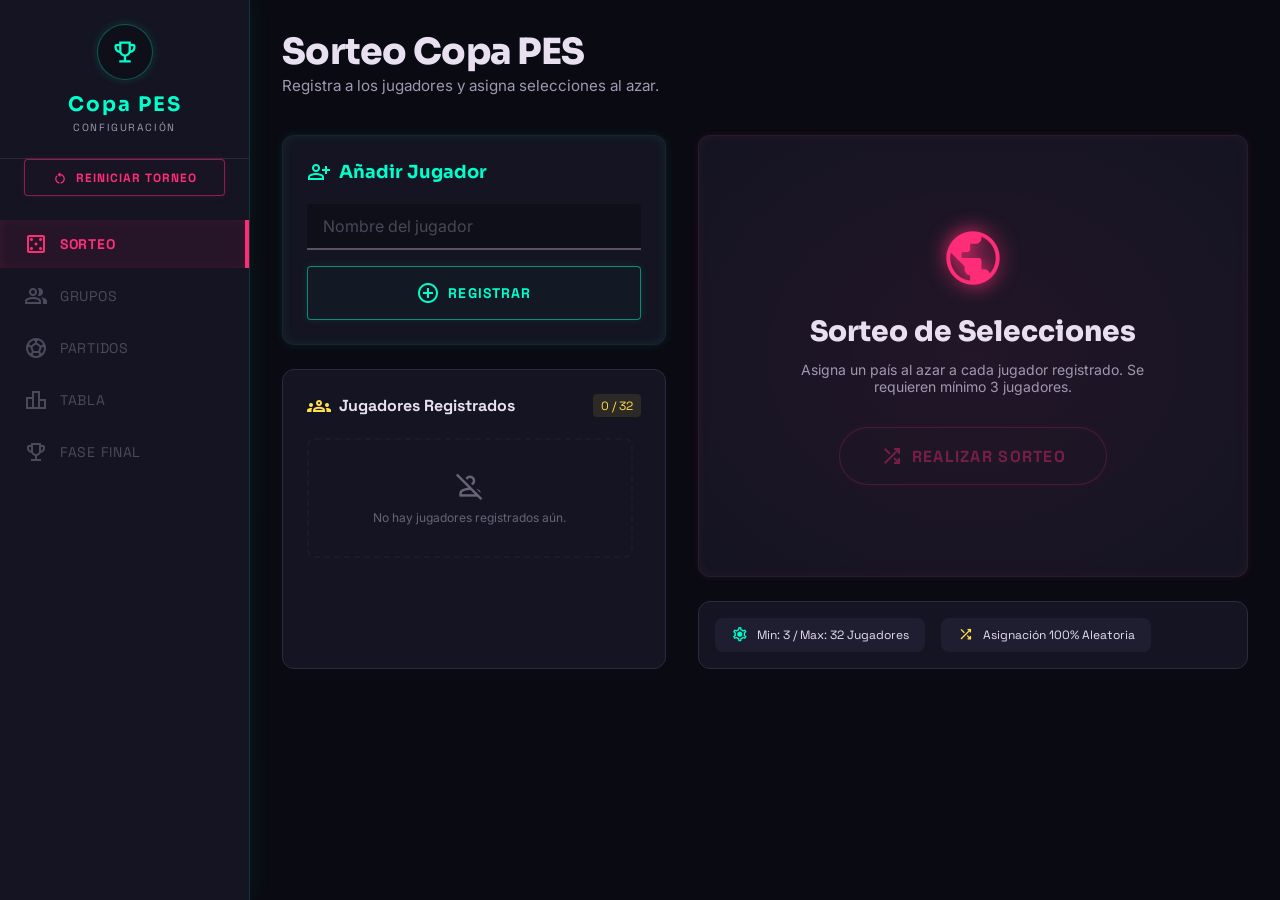
==== commit 92bb4bf5: "Cambio de estilo de letras" ====
--- a/fase-de-grupos.html
+++ b/fase-de-grupos.html
@@ -96,7 +96,7 @@
             <!-- Footer -->
             <footer style="margin-top: auto; padding: 2rem 0; border-top: 1px solid var(--outline-variant); text-align: center;">
                 <div class="text-xs font-label text-tertiary">
-                    © 2026 NEON TOKYO SPORTS SYSTEM
+                    © 2026 | Copa PES
                 </div>
             </footer>
         </main>
@@ -152,7 +152,7 @@
                             </div>
                             <div style="display: flex; align-items: center;">
                                 <div style="text-align: right;">
-                                    <span class="font-headline font-bold text-xs" style="color: ${accent.headingColor}; text-shadow: 0 0 5px ${accent.headingColor}50;">${t.playerName}</span>
+                                    <span class="font-headline font-bold text-xs" style="color: ${accent.headingColor};">${t.playerName}</span>
                                     <span class="block font-label" style="font-size: 0.55rem; color: var(--on-surface-variant); text-transform: uppercase; letter-spacing: 0.1em; margin-top: -0.1rem;">Jugador</span>
                                 </div>
                             </div>
--- a/css/style.css
+++ b/css/style.css
@@ -85,17 +85,14 @@
 /* Neon Glows */
 .neon-text-primary {
   color: var(--primary);
-  text-shadow: 0 0 8px var(--primary), 0 0 15px rgba(255, 45, 120, 0.4);
 }
 
 .neon-text-secondary {
   color: var(--secondary);
-  text-shadow: 0 0 8px var(--secondary), 0 0 15px rgba(0, 255, 204, 0.4);
 }
 
 .neon-text-tertiary {
   color: var(--tertiary);
-  text-shadow: 0 0 8px var(--tertiary), 0 0 15px rgba(255, 224, 74, 0.4);
 }
 
 .neon-border-primary {
@@ -197,7 +194,6 @@
   border-right: 4px solid var(--secondary);
   box-shadow: inset 0 0 10px rgba(0, 255, 204, 0.1);
   font-weight: 700;
-  text-shadow: 0 0 5px rgba(0, 255, 204, 0.4);
 }
 
 .sidebar-nav-link.active-primary {
@@ -206,7 +202,6 @@
   border-right: 4px solid var(--primary);
   box-shadow: inset 0 0 10px rgba(255, 45, 120, 0.1);
   font-weight: 700;
-  text-shadow: 0 0 5px rgba(255, 45, 120, 0.4);
 }
 
 .sidebar-footer {
@@ -258,7 +253,6 @@
   color: var(--primary);
   border-bottom: 2px solid var(--primary);
   font-weight: 700;
-  text-shadow: 0 0 5px rgba(255, 45, 120, 0.5);
 }
 
 /* Main Content Area */
@@ -625,7 +619,6 @@
 
 .match-score-badge.played {
   color: var(--secondary);
-  text-shadow: 0 0 5px rgba(0, 255, 204, 0.5);
 }
 
 /* Modals */
@@ -658,7 +651,7 @@
   width: 100%;
   overflow-x: auto;
   position: relative;
-  padding: 2rem 0;
+  padding: 0.5rem 0;
   flex: 1;
 }
 
@@ -669,7 +662,7 @@
   width: 100%;
   min-width: 900px;
   position: relative;
-  min-height: 520px;
+  min-height: 420px;
 }
 
 .bracket-col {
@@ -677,9 +670,9 @@
   flex-direction: column;
   justify-content: space-around;
   height: 100%;
-  width: 250px;
+  width: 220px;
   z-index: 10;
-  gap: 2rem;
+  gap: 1rem;
 }
 
 /* Flag style helpers */
